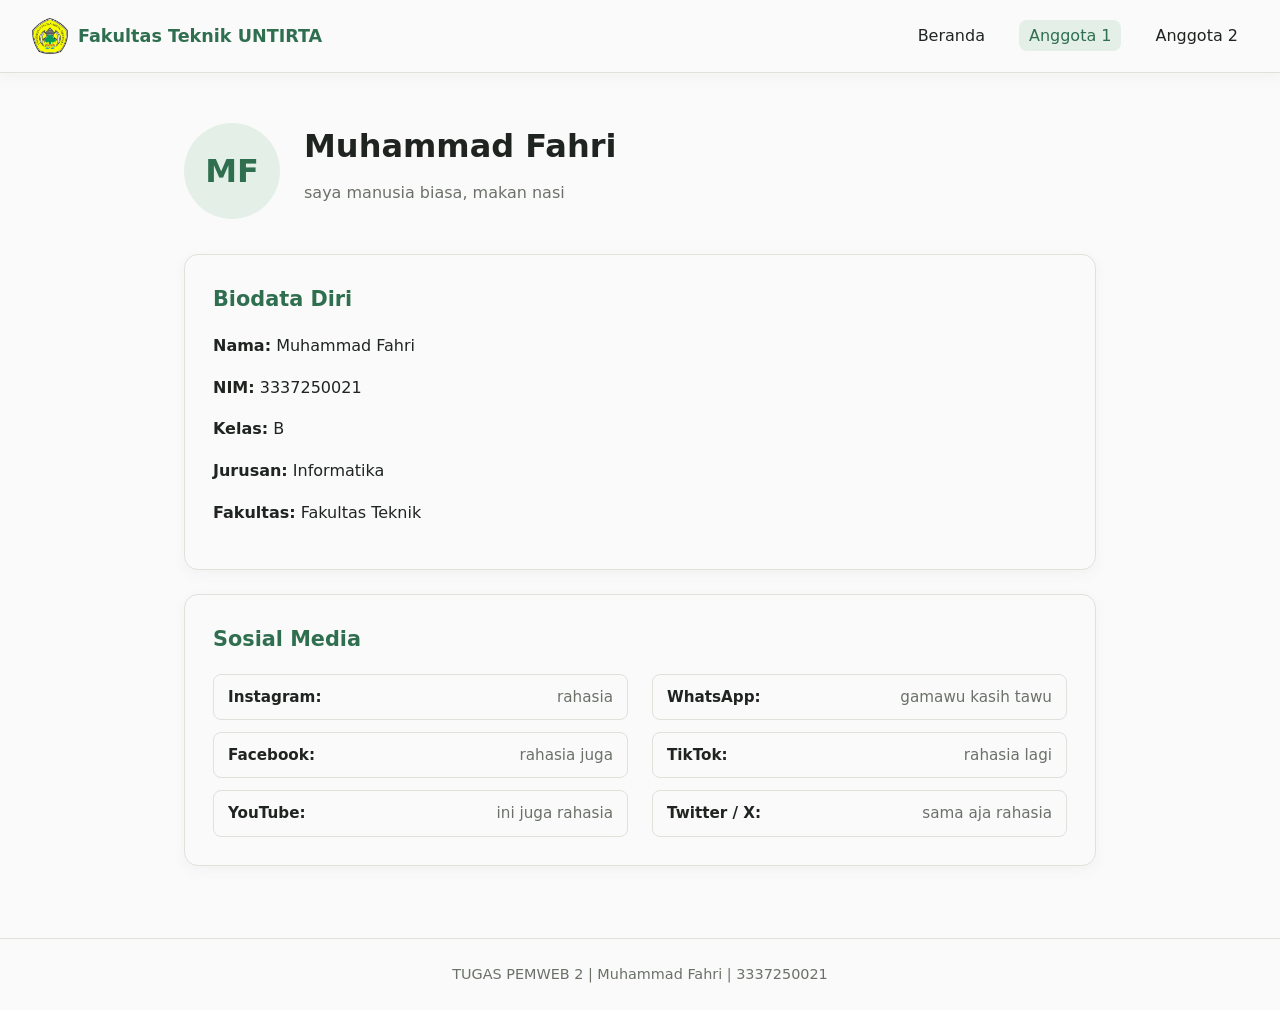
==== fahri.html @ f00e5dd6 "tugas individu, fahri" ====
<!DOCTYPE html>
<html lang="id">
<head>
    <meta charset="UTF-8">
    <meta name="viewport" content="width=device-width, initial-scale=1.0">
    <title>Profil Anggota 1</title>
    <link rel="stylesheet" href="fahri.css">
</head>
<body>
    <header class="site-header">
        <div class="logo">
            <img src="logo.png" alt="Logo Fakultas Teknik UNTIRTA">
            Fakultas Teknik UNTIRTA
        </div>
        <nav class="main-nav">
            <ul>
                <li><a href="index.html">Beranda</a></li>
                <li><a href="fahri.html" class="active">Anggota 1</a></li>
                <li><a href="rafli.html">Anggota 2</a></li>
            </ul>
        </nav>
    </header>

    <main>
        <div class="profile-header">
            <div class="avatar">MF</div>
            <div>
                <h1>Muhammad Fahri</h1>
                <p style="color: var(--text-muted); margin-top: 8px; max-width: 600px;">
                    saya manusia biasa, makan nasi
                </p>
            </div>
        </div>

        <section class="card">
            <h2>Biodata Diri</h2>
            <p><strong>Nama:</strong> Muhammad Fahri</p>
            <p><strong>NIM:</strong> 3337250021</p>
            <p><strong>Kelas:</strong> B</p>
            <p><strong>Jurusan:</strong> Informatika</p>
            <p><strong>Fakultas:</strong> Fakultas Teknik</p>
        </section>

        <section class="card">
            <h2>Sosial Media</h2>
            <div class="social-grid">
                <div class="social-item">
                    <span class="social-label">Instagram:</span>
                    <span class="social-value">rahasia</span>
                </div>
                <div class="social-item">
                    <span class="social-label">WhatsApp:</span>
                    <span class="social-value">gamawu kasih tawu</span>
                </div>
                <div class="social-item">
                    <span class="social-label">Facebook:</span>
                    <span class="social-value">rahasia juga</span>
                </div>
                <div class="social-item">
                    <span class="social-label">TikTok:</span>
                    <span class="social-value">rahasia lagi</span>
                </div>
                <div class="social-item">
                    <span class="social-label">YouTube:</span>
                    <span class="social-value">ini juga rahasia</span>
                </div>
                <div class="social-item">
                    <span class="social-label">Twitter / X:</span>
                    <span class="social-value">sama aja rahasia</span>
                </div>
            </div>
        </section>
    </main>

    <footer class="site-footer">
        TUGAS PEMWEB 2 | Muhammad Fahri | 3337250021
    </footer>
</body>
</html>
---- fahri.css ----
:root {
    --bg: #fafafa;
    --bg-card: #fafafa;
    --text-main: #1f2421;
    --text-muted: #6b7169;
    --accent: #2f6f4f;
    --accent-soft: #e4efe7;
    --border: #e2e0da;
    --radius: 14px;
    --shadow: 0 4px 12px rgba(240, 240, 240, 0.8);
}

* {
    box-sizing: border-box;
}

body {
    margin: 0;
    font-family: "Segoe UI", system-ui, -apple-system, sans-serif;
    background: var(--bg);
    color: var(--text-main);
    line-height: 1.6;
}

header.site-header {
    background: var(--bg-card);
    border-bottom: 1px solid var(--border);
    padding: 18px 32px;
    display: flex;
    justify-content: space-between;
    align-items: center;
    position: sticky;
    top: 0;
    z-index: 10;
    box-shadow: var(--shadow);
}

header.site-header .logo {
    font-weight: 700;
    font-size: 1.1rem;
    color: var(--accent);
    display: flex;
    align-items: center;
    gap: 10px;
}

header.site-header .logo img {
    width: 36px;
    height: 36px;
    object-fit: contain;
}

nav.main-nav ul {
    list-style: none;
    display: flex;
    gap: 24px;
    margin: 0;
    padding: 0;
}

nav.main-nav a {
    text-decoration: none;
    color: var(--text-main);
    font-weight: 500;
    padding: 6px 10px;
    border-radius: 8px;
    transition: background 0.2s ease, color 0.2s ease;
}

nav.main-nav a:hover,
nav.main-nav a.active {
    background: var(--accent-soft);
    color: var(--accent);
}

main {
    max-width: 960px;
    margin: 0 auto;
    padding: 48px 24px;
}

.hero {
    text-align: center;
    padding: 40px 20px 56px;
    position: relative;
    background-size: cover;
    background-position: center;
    background-repeat: no-repeat;
    border-radius: var(--radius);
    overflow: hidden;
    isolation: isolate;
}

.hero::before {
    content: "";
    position: absolute;
    inset: 0;
    background: rgba(15, 20, 17, 0.5);
    z-index: -1;
}

.hero h1 {
    font-size: 2.2rem;
    margin-bottom: 12px;
    color: #ffffff;
}

.hero p {
    color: rgba(255, 255, 255, 0.9);
    max-width: 560px;
    margin: 0 auto;
}

.card {
    background: var(--bg-card);
    border: 1px solid var(--border);
    border-radius: var(--radius);
    padding: 28px;
    margin-bottom: 24px;
    box-shadow: var(--shadow);
}

.card h2 {
    margin-top: 0;
    color: var(--accent);
    font-size: 1.3rem;
}

.grid-two {
    display: grid;
    grid-template-columns: 1fr 1fr;
    gap: 20px;
}

@media (max-width: 640px) {
    .grid-two {
        grid-template-columns: 1fr;
    }

    header.site-header {
        flex-direction: column;
        gap: 12px;
    }
}

.profile-header {
    display: flex;
    align-items: center;
    gap: 24px;
    margin-bottom: 32px;
}

.avatar {
    width: 96px;
    height: 96px;
    border-radius: 50%;
    background: var(--accent-soft);
    color: var(--accent);
    display: flex;
    align-items: center;
    justify-content: center;
    font-size: 2rem;
    font-weight: 700;
    flex-shrink: 0;
}

.profile-header h1 {
    margin: 0 0 4px;
}

.profile-header .role {
    color: var(--text-muted);
    margin: 0;
}

.tag-list {
    display: flex;
    flex-wrap: wrap;
    gap: 8px;
    margin-top: 12px;
}

.tag {
    background: var(--accent-soft);
    color: var(--accent);
    padding: 4px 12px;
    border-radius: 999px;
    font-size: 0.85rem;
    font-weight: 600;
}

.team-list {
    display: grid;
    grid-template-columns: repeat(4, 1fr);
    gap: 16px;
    margin-top: 8px;
}

@media (max-width: 800px) {
    .team-list {
        grid-template-columns: repeat(2, 1fr);
    }
}

@media (max-width: 640px) {
    .team-list {
        grid-template-columns: 1fr;
    }
}

.team-member {
    text-align: center;
    padding: 20px;
    border: 1px solid var(--border);
    border-radius: var(--radius);
    background: var(--bg-card);
    box-shadow: var(--shadow);
}

.team-member .avatar {
    width: 64px;
    height: 64px;
    font-size: 1.4rem;
    margin: 0 auto 10px;
}

.social-grid {
    display: grid;
    grid-template-columns: repeat(2, 1fr);
    gap: 12px 24px;
    margin-top: 16px;
}

@media (max-width: 600px) {
    .social-grid {
        grid-template-columns: 1fr;
    }
}

.social-item {
    display: flex;
    align-items: center;
    gap: 10px;
    padding: 10px 14px;
    background: var(--bg);
    border: 1px solid var(--border);
    border-radius: 8px;
}

.social-icon {
    font-size: 1.1rem;
}

.social-label {
    font-weight: 600;
    color: var(--text-main);
    font-size: 0.95rem;
}

.social-value {
    color: var(--text-muted);
    font-size: 0.95rem;
    margin-left: auto;
}

footer.site-footer {
    text-align: center;
    padding: 24px;
    color: var(--text-muted);
    font-size: 0.9rem;
    border-top: 1px solid var(--border);
}
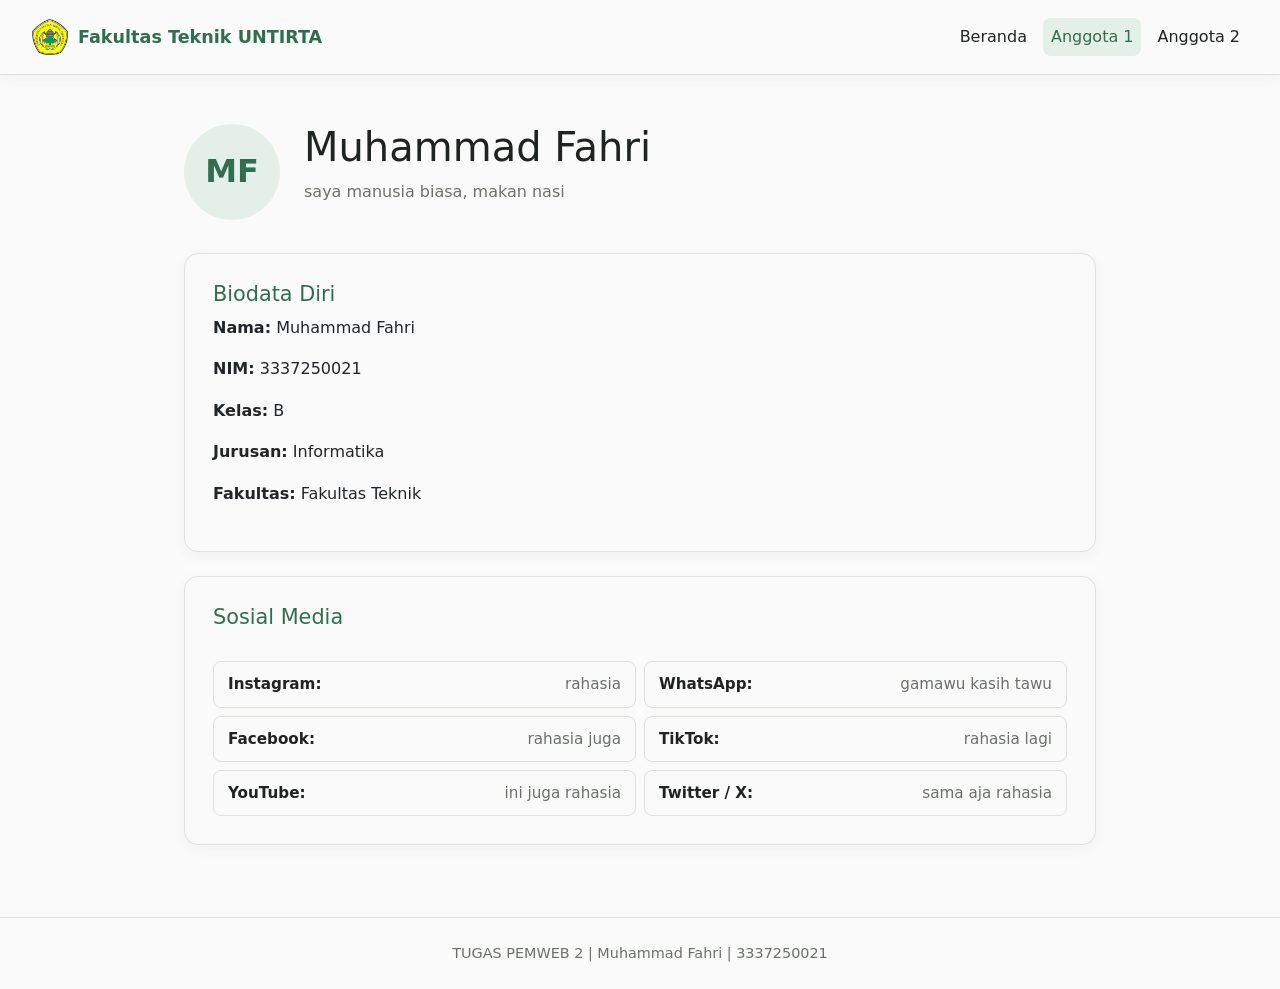
==== commit 7eaf5906: "responsif fahri" ====
--- a/fahri.html
+++ b/fahri.html
@@ -4,20 +4,28 @@
     <meta charset="UTF-8">
     <meta name="viewport" content="width=device-width, initial-scale=1.0">
     <title>Profil Anggota 1</title>
+    <link rel="stylesheet" href="https://cdn.jsdelivr.net/npm/bootstrap@5.3.3/dist/css/bootstrap.min.css">
     <link rel="stylesheet" href="fahri.css">
 </head>
 <body>
     <header class="site-header">
-        <div class="logo">
-            <img src="logo.png" alt="Logo Fakultas Teknik UNTIRTA">
-            Fakultas Teknik UNTIRTA
-        </div>
-        <nav class="main-nav">
-            <ul>
-                <li><a href="index.html">Beranda</a></li>
-                <li><a href="fahri.html" class="active">Anggota 1</a></li>
-                <li><a href="rafli.html">Anggota 2</a></li>
-            </ul>
+        <nav class="navbar navbar-expand-lg">
+            <div class="container-fluid px-0">
+                <a class="navbar-brand logo" href="index.html">
+                    <img src="logo.png" alt="Logo Fakultas Teknik UNTIRTA">
+                    Fakultas Teknik UNTIRTA
+                </a>
+                <button class="navbar-toggler" type="button" data-bs-toggle="collapse" data-bs-target="#mainNav" aria-controls="mainNav" aria-expanded="false" aria-label="Toggle navigation">
+                    <span class="navbar-toggler-icon"></span>
+                </button>
+                <div class="collapse navbar-collapse" id="mainNav">
+                    <ul class="navbar-nav ms-auto main-nav">
+                        <li class="nav-item"><a href="index.html" class="nav-link">Beranda</a></li>
+                        <li class="nav-item"><a href="fahri.html" class="nav-link active">Anggota 1</a></li>
+                        <li class="nav-item"><a href="rafli.html" class="nav-link">Anggota 2</a></li>
+                    </ul>
+                </div>
+            </div>
         </nav>
     </header>
 
@@ -43,30 +51,42 @@
 
         <section class="card">
             <h2>Sosial Media</h2>
-            <div class="social-grid">
-                <div class="social-item">
-                    <span class="social-label">Instagram:</span>
-                    <span class="social-value">rahasia</span>
+            <div class="row g-2 social-grid">
+                <div class="col-12 col-sm-6">
+                    <div class="social-item">
+                        <span class="social-label">Instagram:</span>
+                        <span class="social-value">rahasia</span>
+                    </div>
                 </div>
-                <div class="social-item">
-                    <span class="social-label">WhatsApp:</span>
-                    <span class="social-value">gamawu kasih tawu</span>
+                <div class="col-12 col-sm-6">
+                    <div class="social-item">
+                        <span class="social-label">WhatsApp:</span>
+                        <span class="social-value">gamawu kasih tawu</span>
+                    </div>
                 </div>
-                <div class="social-item">
-                    <span class="social-label">Facebook:</span>
-                    <span class="social-value">rahasia juga</span>
+                <div class="col-12 col-sm-6">
+                    <div class="social-item">
+                        <span class="social-label">Facebook:</span>
+                        <span class="social-value">rahasia juga</span>
+                    </div>
                 </div>
-                <div class="social-item">
-                    <span class="social-label">TikTok:</span>
-                    <span class="social-value">rahasia lagi</span>
+                <div class="col-12 col-sm-6">
+                    <div class="social-item">
+                        <span class="social-label">TikTok:</span>
+                        <span class="social-value">rahasia lagi</span>
+                    </div>
                 </div>
-                <div class="social-item">
-                    <span class="social-label">YouTube:</span>
-                    <span class="social-value">ini juga rahasia</span>
+                <div class="col-12 col-sm-6">
+                    <div class="social-item">
+                        <span class="social-label">YouTube:</span>
+                        <span class="social-value">ini juga rahasia</span>
+                    </div>
                 </div>
-                <div class="social-item">
-                    <span class="social-label">Twitter / X:</span>
-                    <span class="social-value">sama aja rahasia</span>
+                <div class="col-12 col-sm-6">
+                    <div class="social-item">
+                        <span class="social-label">Twitter / X:</span>
+                        <span class="social-value">sama aja rahasia</span>
+                    </div>
                 </div>
             </div>
         </section>
@@ -75,5 +95,6 @@
     <footer class="site-footer">
         TUGAS PEMWEB 2 | Muhammad Fahri | 3337250021
     </footer>
+<script src="https://cdn.jsdelivr.net/npm/bootstrap@5.3.3/dist/js/bootstrap.bundle.min.js"></script>
 </body>
 </html>
--- a/fahri.css
+++ b/fahri.css
@@ -25,17 +25,18 @@
 header.site-header {
     background: var(--bg-card);
     border-bottom: 1px solid var(--border);
-    padding: 18px 32px;
-    display: flex;
-    justify-content: space-between;
-    align-items: center;
+    padding: 14px 32px;
     position: sticky;
     top: 0;
     z-index: 10;
     box-shadow: var(--shadow);
 }
 
-header.site-header .logo {
+header.site-header .navbar {
+    padding: 0;
+}
+
+.navbar-brand.logo {
     font-weight: 700;
     font-size: 1.1rem;
     color: var(--accent);
@@ -44,21 +45,30 @@
     gap: 10px;
 }
 
-header.site-header .logo img {
+.navbar-brand.logo:hover {
+    color: var(--accent);
+}
+
+.navbar-brand.logo img {
     width: 36px;
     height: 36px;
     object-fit: contain;
 }
 
-nav.main-nav ul {
-    list-style: none;
-    display: flex;
-    gap: 24px;
-    margin: 0;
-    padding: 0;
-}
-
-nav.main-nav a {
+.navbar-toggler {
+    border-color: var(--border);
+    padding: 4px 8px;
+}
+
+.navbar-toggler:focus {
+    box-shadow: 0 0 0 0.2rem var(--accent-soft);
+}
+
+.main-nav {
+    gap: 8px;
+}
+
+.main-nav .nav-link {
     text-decoration: none;
     color: var(--text-main);
     font-weight: 500;
@@ -67,8 +77,8 @@
     transition: background 0.2s ease, color 0.2s ease;
 }
 
-nav.main-nav a:hover,
-nav.main-nav a.active {
+.main-nav .nav-link:hover,
+.main-nav .nav-link.active {
     background: var(--accent-soft);
     color: var(--accent);
 }
@@ -77,38 +87,6 @@
     max-width: 960px;
     margin: 0 auto;
     padding: 48px 24px;
-}
-
-.hero {
-    text-align: center;
-    padding: 40px 20px 56px;
-    position: relative;
-    background-size: cover;
-    background-position: center;
-    background-repeat: no-repeat;
-    border-radius: var(--radius);
-    overflow: hidden;
-    isolation: isolate;
-}
-
-.hero::before {
-    content: "";
-    position: absolute;
-    inset: 0;
-    background: rgba(15, 20, 17, 0.5);
-    z-index: -1;
-}
-
-.hero h1 {
-    font-size: 2.2rem;
-    margin-bottom: 12px;
-    color: #ffffff;
-}
-
-.hero p {
-    color: rgba(255, 255, 255, 0.9);
-    max-width: 560px;
-    margin: 0 auto;
 }
 
 .card {
@@ -126,23 +104,6 @@
     font-size: 1.3rem;
 }
 
-.grid-two {
-    display: grid;
-    grid-template-columns: 1fr 1fr;
-    gap: 20px;
-}
-
-@media (max-width: 640px) {
-    .grid-two {
-        grid-template-columns: 1fr;
-    }
-
-    header.site-header {
-        flex-direction: column;
-        gap: 12px;
-    }
-}
-
 .profile-header {
     display: flex;
     align-items: center;
@@ -173,68 +134,8 @@
     margin: 0;
 }
 
-.tag-list {
-    display: flex;
-    flex-wrap: wrap;
-    gap: 8px;
-    margin-top: 12px;
-}
-
-.tag {
-    background: var(--accent-soft);
-    color: var(--accent);
-    padding: 4px 12px;
-    border-radius: 999px;
-    font-size: 0.85rem;
-    font-weight: 600;
-}
-
-.team-list {
-    display: grid;
-    grid-template-columns: repeat(4, 1fr);
-    gap: 16px;
-    margin-top: 8px;
-}
-
-@media (max-width: 800px) {
-    .team-list {
-        grid-template-columns: repeat(2, 1fr);
-    }
-}
-
-@media (max-width: 640px) {
-    .team-list {
-        grid-template-columns: 1fr;
-    }
-}
-
-.team-member {
-    text-align: center;
-    padding: 20px;
-    border: 1px solid var(--border);
-    border-radius: var(--radius);
-    background: var(--bg-card);
-    box-shadow: var(--shadow);
-}
-
-.team-member .avatar {
-    width: 64px;
-    height: 64px;
-    font-size: 1.4rem;
-    margin: 0 auto 10px;
-}
-
 .social-grid {
-    display: grid;
-    grid-template-columns: repeat(2, 1fr);
-    gap: 12px 24px;
     margin-top: 16px;
-}
-
-@media (max-width: 600px) {
-    .social-grid {
-        grid-template-columns: 1fr;
-    }
 }
 
 .social-item {
@@ -269,4 +170,36 @@
     color: var(--text-muted);
     font-size: 0.9rem;
     border-top: 1px solid var(--border);
+}
+
+@media (max-width: 991.98px) {
+    .navbar-collapse {
+        margin-top: 12px;
+        border-top: 1px solid var(--border);
+        padding-top: 10px;
+    }
+
+    .main-nav {
+        flex-direction: column;
+    }
+}
+
+@media (max-width: 640px) {
+    header.site-header {
+        padding: 14px 20px;
+    }
+
+    main {
+        padding: 32px 16px;
+    }
+
+    .profile-header {
+        flex-direction: column;
+        text-align: center;
+        gap: 14px;
+    }
+
+    .card {
+        padding: 20px;
+    }
 }
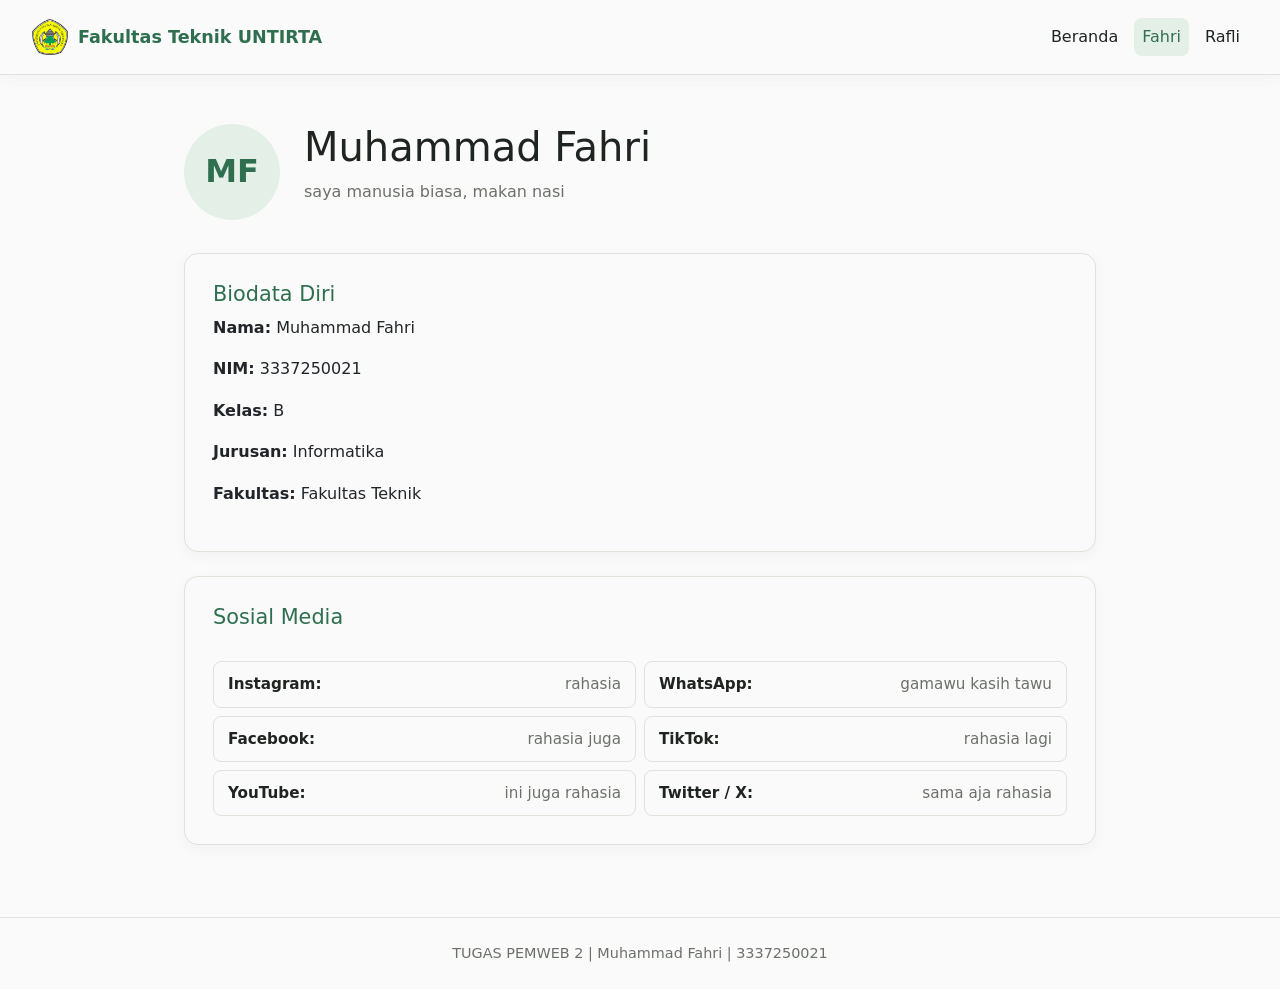
==== commit 2863ae26: "ganti nama nav" ====
--- a/fahri.html
+++ b/fahri.html
@@ -21,8 +21,8 @@
                 <div class="collapse navbar-collapse" id="mainNav">
                     <ul class="navbar-nav ms-auto main-nav">
                         <li class="nav-item"><a href="index.html" class="nav-link">Beranda</a></li>
-                        <li class="nav-item"><a href="fahri.html" class="nav-link active">Anggota 1</a></li>
-                        <li class="nav-item"><a href="rafli.html" class="nav-link">Anggota 2</a></li>
+                        <li class="nav-item"><a href="fahri.html" class="nav-link active">Fahri</a></li>
+                        <li class="nav-item"><a href="rafli.html" class="nav-link">Rafli</a></li>
                     </ul>
                 </div>
             </div>
